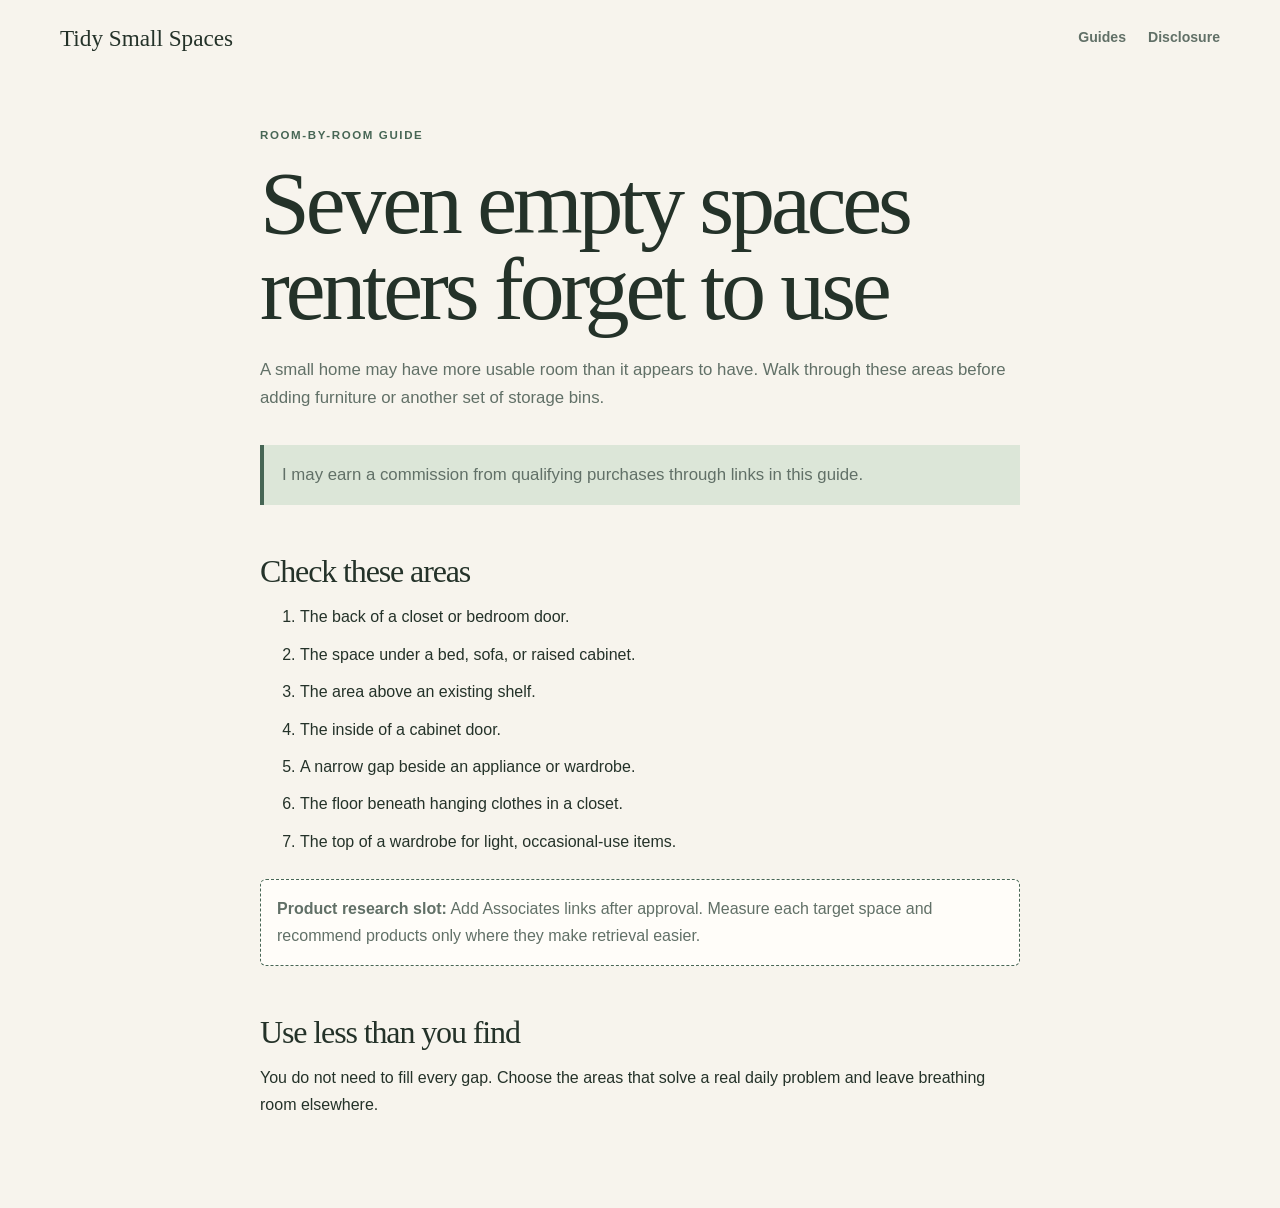
==== guides/empty-spaces.html @ 0d0df557 "Expand site to ten original guides" ====
<!DOCTYPE html>
<html lang="en"><head><meta charset="UTF-8" /><meta name="viewport" content="width=device-width, initial-scale=1.0" /><title>Seven Empty Spaces Renters Forget to Use | Tidy Small Spaces</title><link rel="stylesheet" href="../styles.css" /></head>
<body><header class="site-header"><a class="brand" href="../index.html">Tidy Small Spaces</a><nav><a href="../index.html#guides">Guides</a><a href="../disclosure.html">Disclosure</a></nav></header>
<main class="article-shell"><p class="eyebrow">Room-by-room guide</p><h1>Seven empty spaces renters forget to use</h1>
<p class="article-intro">A small home may have more usable room than it appears to have. Walk through these areas before adding furniture or another set of storage bins.</p>
<p class="note">I may earn a commission from qualifying purchases through links in this guide.</p>
<h2>Check these areas</h2><ol><li>The back of a closet or bedroom door.</li><li>The space under a bed, sofa, or raised cabinet.</li><li>The area above an existing shelf.</li><li>The inside of a cabinet door.</li><li>A narrow gap beside an appliance or wardrobe.</li><li>The floor beneath hanging clothes in a closet.</li><li>The top of a wardrobe for light, occasional-use items.</li></ol>
<div class="product-placeholder"><strong>Product research slot:</strong> Add Associates links after approval. Measure each target space and recommend products only where they make retrieval easier.</div>
<h2>Use less than you find</h2><p>You do not need to fill every gap. Choose the areas that solve a real daily problem and leave breathing room elsewhere.</p></main></body></html>
---- styles.css ----
:root {
  --ink: #243229;
  --muted: #617067;
  --cream: #f7f4ed;
  --paper: #fffdf9;
  --sage: #dce6d8;
  --leaf: #476655;
  --clay: #d7a276;
  --line: #d8ded5;
  --shadow: 0 16px 45px rgba(52, 71, 60, 0.1);
}

* {
  box-sizing: border-box;
}

html {
  scroll-behavior: smooth;
}

body {
  margin: 0;
  background: var(--cream);
  color: var(--ink);
  font-family: "Inter", Arial, sans-serif;
  font-size: 16px;
  line-height: 1.65;
}

a {
  color: inherit;
}

.site-header,
main,
footer {
  width: min(1160px, calc(100% - 40px));
  margin-inline: auto;
}

.site-header {
  align-items: center;
  display: flex;
  justify-content: space-between;
  min-height: 76px;
}

.brand,
h1,
h2 {
  font-family: "DM Serif Display", Georgia, serif;
  font-weight: 400;
}

.brand {
  color: var(--ink);
  font-size: 1.45rem;
  text-decoration: none;
}

nav,
footer div {
  display: flex;
  gap: 22px;
}

nav a,
footer a {
  color: var(--muted);
  font-size: 0.88rem;
  font-weight: 600;
  text-decoration: none;
}

nav a:hover,
footer a:hover,
.guide-card a:hover {
  color: var(--leaf);
}

.hero {
  display: grid;
  gap: 56px;
  grid-template-columns: 1.15fr 0.85fr;
  min-height: 620px;
  padding: 94px 0 84px;
}

.hero-copy {
  align-self: center;
  max-width: 700px;
}

.eyebrow,
.guide-number,
.board-label {
  color: var(--leaf);
  font-size: 0.72rem;
  font-weight: 700;
  letter-spacing: 0.14em;
  text-transform: uppercase;
}

h1 {
  font-size: clamp(3.5rem, 7vw, 6.7rem);
  letter-spacing: -0.045em;
  line-height: 0.96;
  margin: 15px 0 24px;
}

h2 {
  font-size: clamp(2.2rem, 4vw, 4rem);
  letter-spacing: -0.035em;
  line-height: 1.04;
  margin: 8px 0 16px;
}

h3 {
  font-size: 1.05rem;
  line-height: 1.35;
  margin: 10px 0;
}

.hero-intro,
.section-heading p {
  color: var(--muted);
  max-width: 620px;
}

.button {
  background: var(--ink);
  border-radius: 6px;
  color: #fff;
  display: inline-block;
  font-size: 0.9rem;
  font-weight: 700;
  margin-top: 18px;
  padding: 14px 20px;
  text-decoration: none;
}

.button:hover {
  background: var(--leaf);
}

.hero-board {
  align-self: center;
  background: var(--sage);
  border-radius: 10px;
  box-shadow: var(--shadow);
  padding: 36px;
  transform: rotate(2deg);
}

.board-label {
  display: block;
  margin-bottom: 24px;
}

.board-card {
  align-items: center;
  background: var(--paper);
  border: 1px solid var(--line);
  display: flex;
  gap: 20px;
  margin-top: 12px;
  padding: 16px;
}

.board-card span,
.principle-grid span {
  color: var(--clay);
  font-family: "DM Serif Display", Georgia, serif;
  font-size: 1.75rem;
}

.board-card p {
  font-weight: 600;
  margin: 0;
}

.principles {
  border-bottom: 1px solid var(--line);
  border-top: 1px solid var(--line);
  display: grid;
  gap: 38px;
  grid-template-columns: 0.9fr 1.1fr;
  padding: 72px 0;
}

.principle-grid {
  display: grid;
  gap: 24px;
  grid-template-columns: repeat(3, 1fr);
}

.principle-grid p,
.guide-card p {
  color: var(--muted);
  font-size: 0.91rem;
  margin: 0;
}

.guide-section {
  padding: 92px 0 110px;
}

.section-heading {
  align-items: end;
  display: flex;
  gap: 40px;
  justify-content: space-between;
}

.guide-grid {
  display: grid;
  gap: 16px;
  grid-template-columns: repeat(3, 1fr);
  margin-top: 38px;
}

.guide-card {
  background: var(--paper);
  border: 1px solid var(--line);
  border-radius: 8px;
  display: flex;
  flex-direction: column;
  min-height: 265px;
  padding: 26px;
}

.guide-card h3 {
  font-size: 1.27rem;
}

.guide-card a {
  color: var(--ink);
  font-size: 0.86rem;
  font-weight: 700;
  margin-top: auto;
  padding-top: 26px;
  text-decoration: none;
}

footer {
  align-items: center;
  border-top: 1px solid var(--line);
  color: var(--muted);
  display: flex;
  font-size: 0.82rem;
  justify-content: space-between;
  padding: 22px 0 34px;
}

.article-shell {
  width: min(760px, calc(100% - 40px));
  margin: 50px auto 90px;
}

.article-shell h1 {
  font-size: clamp(3rem, 7vw, 5.8rem);
}

.article-intro,
.note {
  color: var(--muted);
  font-size: 1.05rem;
}

.article-shell h2 {
  font-size: 2rem;
  margin-top: 50px;
}

.article-shell li {
  margin: 11px 0;
}

.note {
  background: var(--sage);
  border-left: 4px solid var(--leaf);
  margin: 34px 0;
  padding: 16px 18px;
}

.product-placeholder {
  background: var(--paper);
  border: 1px dashed var(--leaf);
  border-radius: 6px;
  color: var(--muted);
  margin: 24px 0;
  padding: 16px;
}

@media (max-width: 760px) {
  nav {
    gap: 14px;
  }

  nav a:nth-child(2) {
    display: none;
  }

  .hero,
  .principles {
    grid-template-columns: 1fr;
  }

  .hero {
    gap: 35px;
    min-height: auto;
    padding: 58px 0 68px;
  }

  .hero-board {
    transform: none;
  }

  .principle-grid,
  .guide-grid {
    grid-template-columns: 1fr;
  }

  .section-heading,
  footer {
    align-items: start;
    flex-direction: column;
    gap: 10px;
  }
}
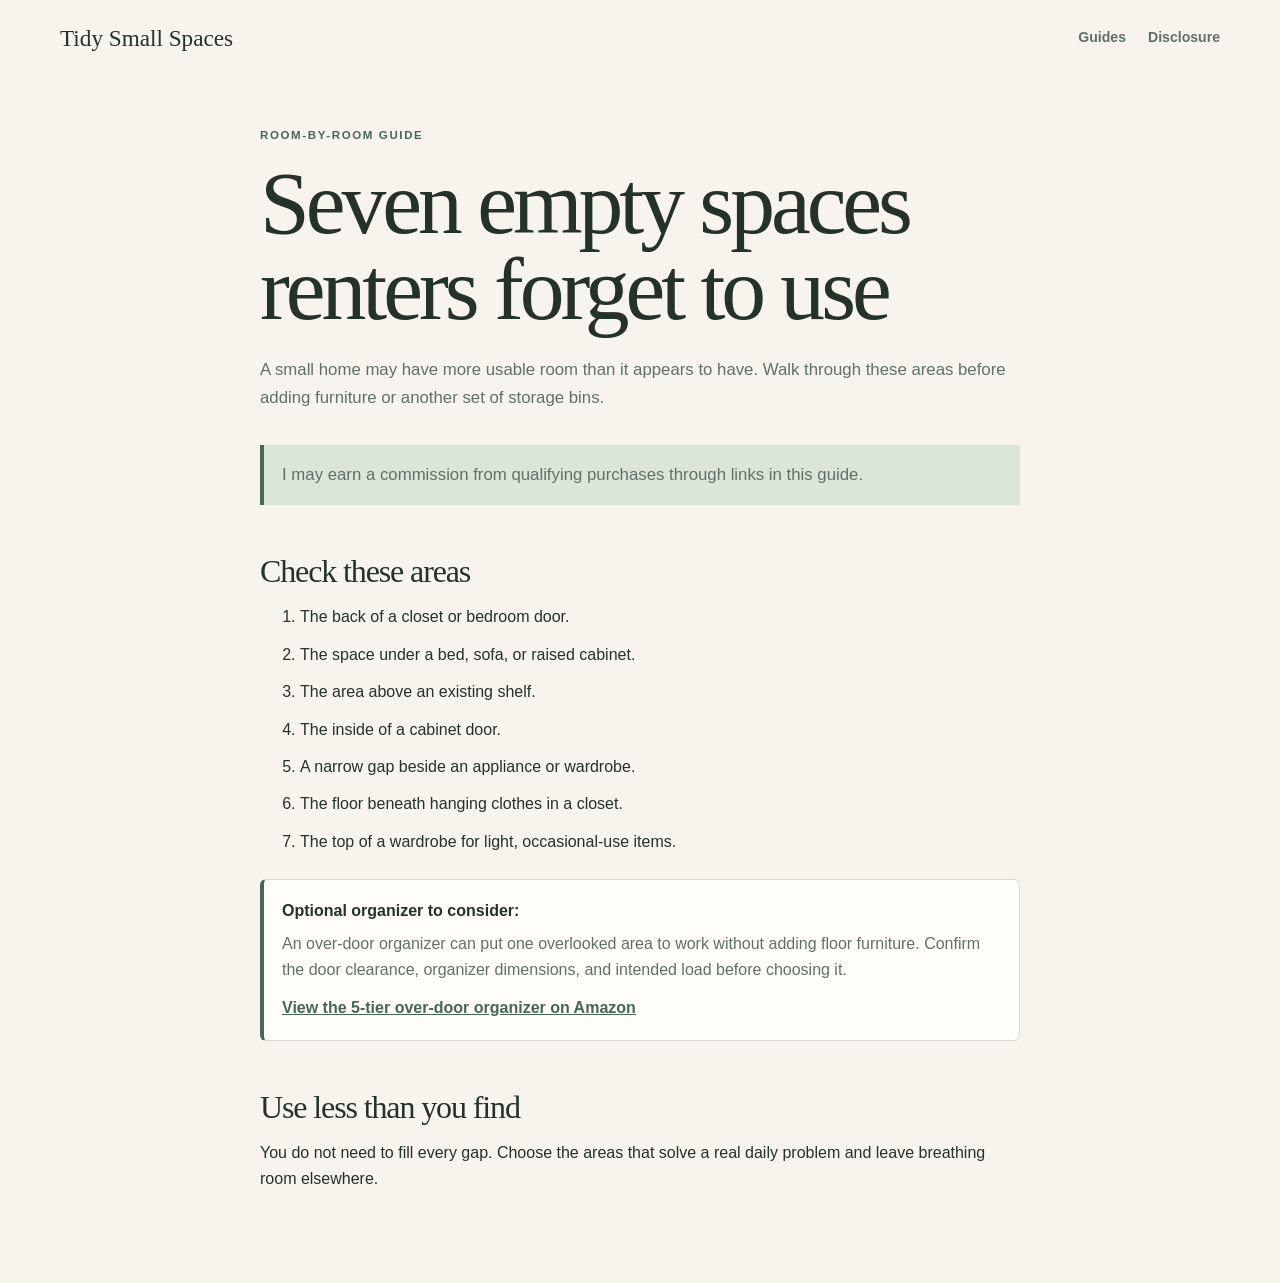
==== commit 6232f977: "Add relevant Amazon links across all guides" ====
--- a/guides/empty-spaces.html
+++ b/guides/empty-spaces.html
@@ -5,5 +5,5 @@
 <p class="article-intro">A small home may have more usable room than it appears to have. Walk through these areas before adding furniture or another set of storage bins.</p>
 <p class="note">I may earn a commission from qualifying purchases through links in this guide.</p>
 <h2>Check these areas</h2><ol><li>The back of a closet or bedroom door.</li><li>The space under a bed, sofa, or raised cabinet.</li><li>The area above an existing shelf.</li><li>The inside of a cabinet door.</li><li>A narrow gap beside an appliance or wardrobe.</li><li>The floor beneath hanging clothes in a closet.</li><li>The top of a wardrobe for light, occasional-use items.</li></ol>
-<div class="product-placeholder"><strong>Product research slot:</strong> Add Associates links after approval. Measure each target space and recommend products only where they make retrieval easier.</div>
+<div class="amazon-recommendation"><strong>Optional organizer to consider:</strong><p>An over-door organizer can put one overlooked area to work without adding floor furniture. Confirm the door clearance, organizer dimensions, and intended load before choosing it.</p><a href="https://amzn.to/4dJrKDO" rel="sponsored noopener" target="_blank">View the 5-tier over-door organizer on Amazon</a></div>
 <h2>Use less than you find</h2><p>You do not need to fill every gap. Choose the areas that solve a real daily problem and leave breathing room elsewhere.</p></main></body></html>
--- a/styles.css
+++ b/styles.css
@@ -292,6 +292,25 @@
   padding: 16px;
 }
 
+.amazon-recommendation {
+  background: var(--paper);
+  border: 1px solid var(--line);
+  border-left: 4px solid var(--leaf);
+  border-radius: 6px;
+  margin: 24px 0;
+  padding: 18px;
+}
+
+.amazon-recommendation p {
+  color: var(--muted);
+  margin: 6px 0 12px;
+}
+
+.amazon-recommendation a {
+  color: var(--leaf);
+  font-weight: 700;
+}
+
 @media (max-width: 760px) {
   nav {
     gap: 14px;
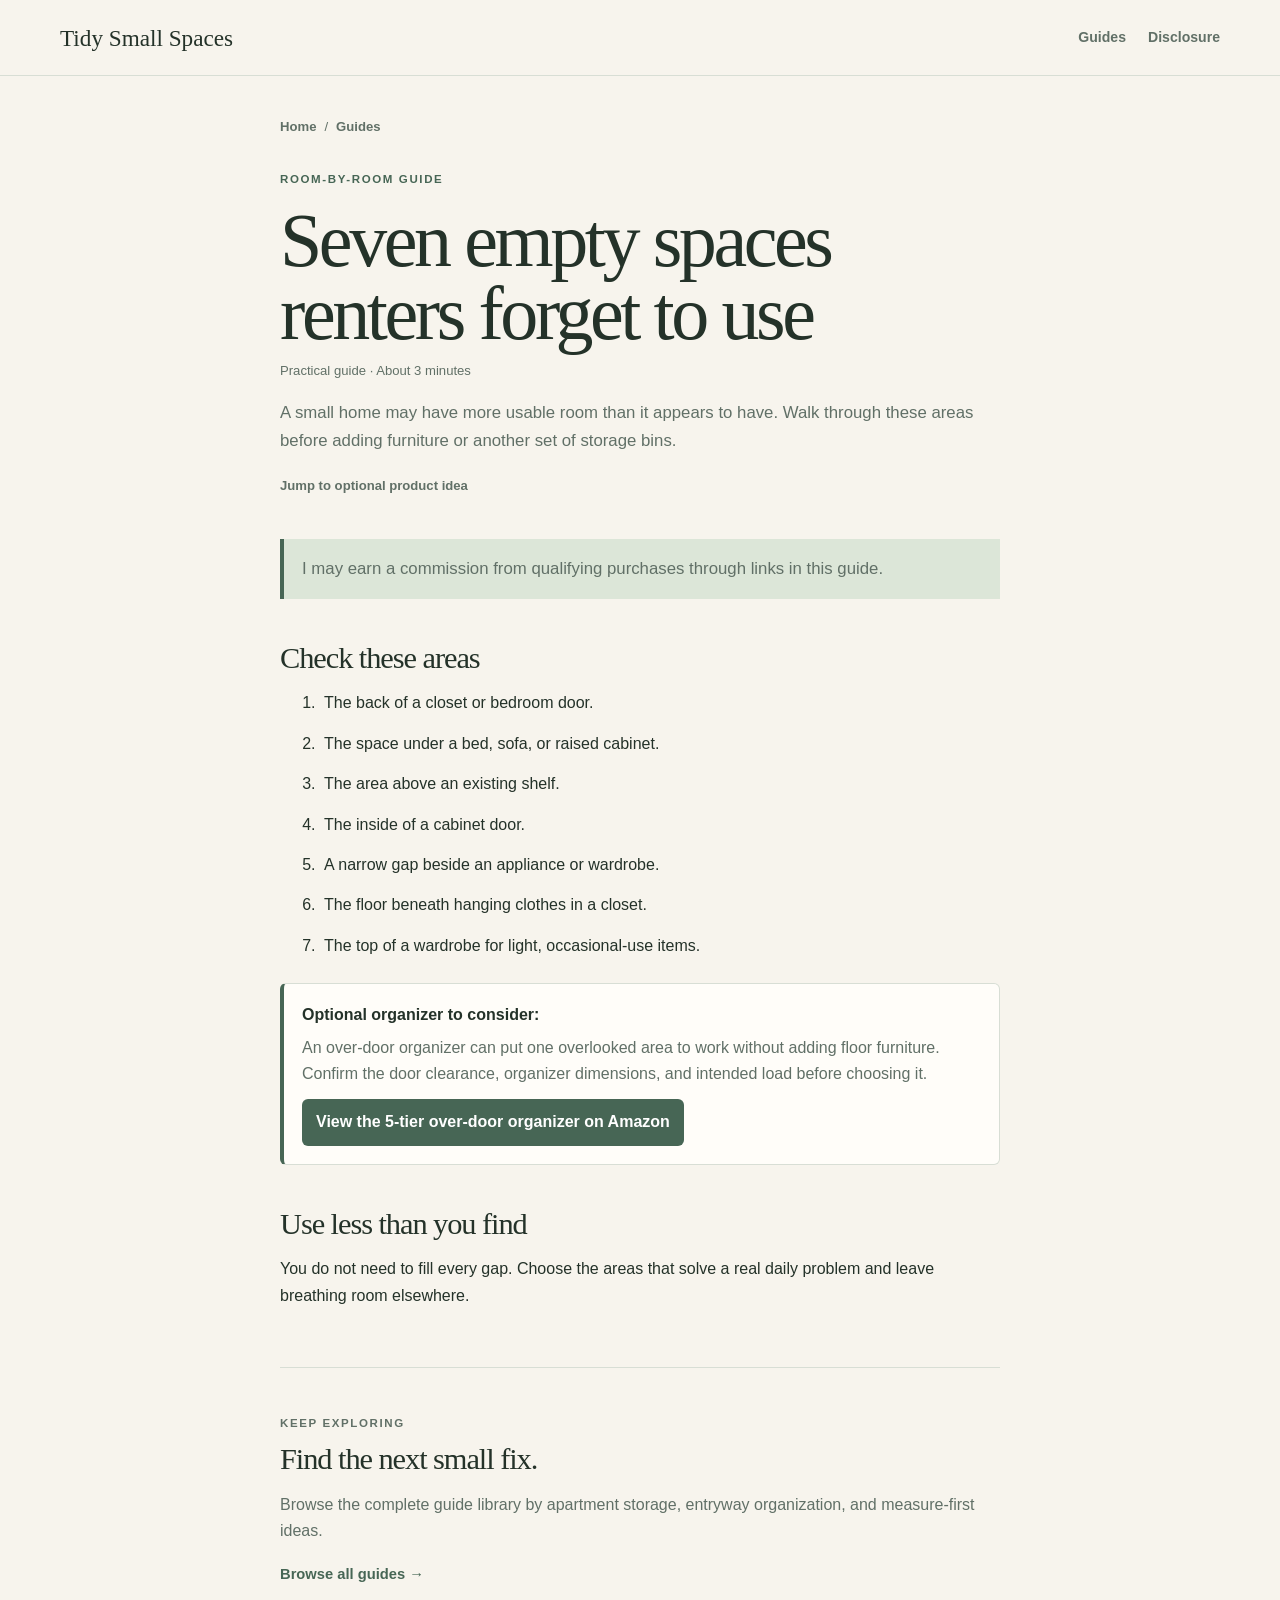
==== commit e8e08f6f: "Improve blog reading experience and navigation" ====
--- a/guides/empty-spaces.html
+++ b/guides/empty-spaces.html
@@ -6,4 +6,4 @@
 <p class="note">I may earn a commission from qualifying purchases through links in this guide.</p>
 <h2>Check these areas</h2><ol><li>The back of a closet or bedroom door.</li><li>The space under a bed, sofa, or raised cabinet.</li><li>The area above an existing shelf.</li><li>The inside of a cabinet door.</li><li>A narrow gap beside an appliance or wardrobe.</li><li>The floor beneath hanging clothes in a closet.</li><li>The top of a wardrobe for light, occasional-use items.</li></ol>
 <div class="amazon-recommendation"><strong>Optional organizer to consider:</strong><p>An over-door organizer can put one overlooked area to work without adding floor furniture. Confirm the door clearance, organizer dimensions, and intended load before choosing it.</p><a href="https://amzn.to/4dJrKDO" rel="sponsored noopener" target="_blank">View the 5-tier over-door organizer on Amazon</a></div>
-<h2>Use less than you find</h2><p>You do not need to fill every gap. Choose the areas that solve a real daily problem and leave breathing room elsewhere.</p></main></body></html>
+<h2>Use less than you find</h2><p>You do not need to fill every gap. Choose the areas that solve a real daily problem and leave breathing room elsewhere.</p></main><script src="../article.js"></script></body></html>
--- a/styles.css
+++ b/styles.css
@@ -7,7 +7,7 @@
   --leaf: #476655;
   --clay: #d7a276;
   --line: #d8ded5;
-  --shadow: 0 16px 45px rgba(52, 71, 60, 0.1);
+  --shadow: 0 4px 14px rgba(52, 71, 60, 0.1);
 }
 
 * {
@@ -31,6 +31,11 @@
   color: inherit;
 }
 
+a:focus-visible {
+  outline: 3px solid var(--clay);
+  outline-offset: 4px;
+}
+
 .site-header,
 main,
 footer {
@@ -45,6 +50,20 @@
   min-height: 76px;
 }
 
+.site-header::after {
+  background: var(--line);
+  bottom: 0;
+  content: "";
+  height: 1px;
+  left: calc(50% - 50vw);
+  position: absolute;
+  width: 100vw;
+}
+
+.site-header {
+  position: relative;
+}
+
 .brand,
 h1,
 h2 {
@@ -53,9 +72,18 @@
 }
 
 .brand {
+  align-items: center;
   color: var(--ink);
+  display: flex;
+  gap: 10px;
   font-size: 1.45rem;
   text-decoration: none;
+}
+
+.brand img {
+  border-radius: 50%;
+  height: 38px;
+  width: 38px;
 }
 
 nav,
@@ -82,8 +110,8 @@
   display: grid;
   gap: 56px;
   grid-template-columns: 1.15fr 0.85fr;
-  min-height: 620px;
-  padding: 94px 0 84px;
+  min-height: 560px;
+  padding: 76px 0 68px;
 }
 
 .hero-copy {
@@ -102,7 +130,7 @@
 }
 
 h1 {
-  font-size: clamp(3.5rem, 7vw, 6.7rem);
+  font-size: clamp(3.35rem, 6vw, 5.8rem);
   letter-spacing: -0.045em;
   line-height: 0.96;
   margin: 15px 0 24px;
@@ -143,13 +171,31 @@
   background: var(--leaf);
 }
 
+.hero-actions {
+  align-items: center;
+  display: flex;
+  flex-wrap: wrap;
+  gap: 20px;
+}
+
+.text-link {
+  color: var(--leaf);
+  font-size: 0.92rem;
+  font-weight: 700;
+  text-decoration: none;
+}
+
+.text-link:hover {
+  text-decoration: underline;
+}
+
 .hero-board {
   align-self: center;
   background: var(--sage);
   border-radius: 10px;
   box-shadow: var(--shadow);
   padding: 36px;
-  transform: rotate(2deg);
+  transform: rotate(1deg);
 }
 
 .board-label {
@@ -188,6 +234,26 @@
   padding: 72px 0;
 }
 
+.topic-strip {
+  border-bottom: 1px solid var(--line);
+  border-top: 1px solid var(--line);
+  display: flex;
+  flex-wrap: wrap;
+  gap: 12px 28px;
+  padding: 18px 0;
+}
+
+.topic-strip a {
+  color: var(--leaf);
+  font-size: 0.88rem;
+  font-weight: 700;
+  text-decoration: none;
+}
+
+.topic-strip a:hover {
+  text-decoration: underline;
+}
+
 .principle-grid {
   display: grid;
   gap: 24px;
@@ -219,13 +285,30 @@
   margin-top: 38px;
 }
 
+.guide-group {
+  scroll-margin-top: 20px;
+  padding-top: 50px;
+}
+
+.guide-group + .guide-group {
+  border-top: 1px solid var(--line);
+  margin-top: 58px;
+}
+
+.guide-group-heading h3 {
+  font-family: "DM Serif Display", Georgia, serif;
+  font-size: 2rem;
+  font-weight: 400;
+  margin: 5px 0 0;
+}
+
 .guide-card {
   background: var(--paper);
   border: 1px solid var(--line);
   border-radius: 8px;
   display: flex;
   flex-direction: column;
-  min-height: 265px;
+  min-height: 238px;
   padding: 26px;
 }
 
@@ -242,6 +325,11 @@
   text-decoration: none;
 }
 
+.guide-card:hover {
+  border-color: #b7c5b7;
+  box-shadow: 0 3px 10px rgba(52, 71, 60, 0.08);
+}
+
 footer {
   align-items: center;
   border-top: 1px solid var(--line);
@@ -253,12 +341,13 @@
 }
 
 .article-shell {
-  width: min(760px, calc(100% - 40px));
-  margin: 50px auto 90px;
+  width: min(720px, calc(100% - 40px));
+  margin: 40px auto 90px;
 }
 
 .article-shell h1 {
-  font-size: clamp(3rem, 7vw, 5.8rem);
+  font-size: clamp(2.75rem, 6vw, 4.75rem);
+  margin-bottom: 10px;
 }
 
 .article-intro,
@@ -268,12 +357,48 @@
 }
 
 .article-shell h2 {
-  font-size: 2rem;
-  margin-top: 50px;
+  font-size: 1.9rem;
+  margin-top: 44px;
 }
 
 .article-shell li {
-  margin: 11px 0;
+  margin: 14px 0;
+  padding-left: 4px;
+}
+
+.breadcrumb {
+  display: flex;
+  gap: 8px;
+  margin-bottom: 32px;
+}
+
+.breadcrumb,
+.breadcrumb a,
+.article-meta,
+.article-jump {
+  color: var(--muted);
+  font-size: 0.82rem;
+}
+
+.breadcrumb a,
+.article-jump {
+  font-weight: 700;
+  text-decoration: none;
+}
+
+.breadcrumb a:hover,
+.article-jump:hover {
+  color: var(--leaf);
+  text-decoration: underline;
+}
+
+.article-meta {
+  margin: 0 0 18px;
+}
+
+.article-jump {
+  display: inline-block;
+  margin: 4px 0 8px;
 }
 
 .note {
@@ -307,8 +432,31 @@
 }
 
 .amazon-recommendation a {
-  color: var(--leaf);
-  font-weight: 700;
+  background: var(--leaf);
+  border-radius: 6px;
+  color: #fff;
+  display: inline-block;
+  font-weight: 700;
+  padding: 10px 14px;
+  text-decoration: none;
+}
+
+.amazon-recommendation a:hover {
+  background: var(--ink);
+}
+
+.article-next {
+  border-top: 1px solid var(--line);
+  margin-top: 58px;
+  padding-top: 34px;
+}
+
+.article-next h2 {
+  margin: 7px 0 8px;
+}
+
+.article-next p {
+  color: var(--muted);
 }
 
 @media (max-width: 760px) {
@@ -329,6 +477,14 @@
     gap: 35px;
     min-height: auto;
     padding: 58px 0 68px;
+  }
+
+  h1 {
+    font-size: clamp(3rem, 15vw, 4.25rem);
+  }
+
+  .article-shell h1 {
+    font-size: clamp(2.5rem, 13vw, 3.7rem);
   }
 
   .hero-board {
@@ -346,4 +502,8 @@
     flex-direction: column;
     gap: 10px;
   }
-}
+
+  .guide-group {
+    padding-top: 38px;
+  }
+}
